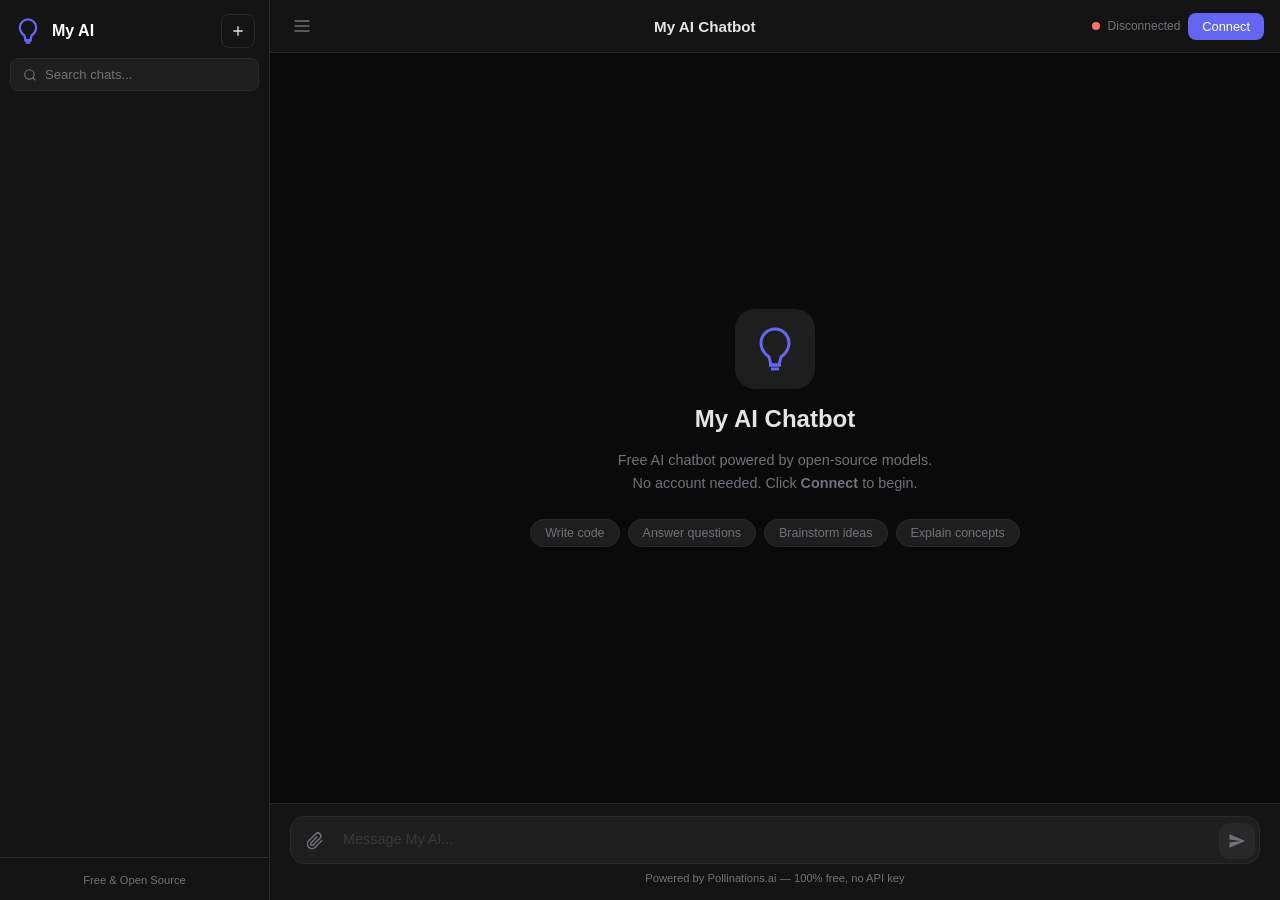
==== index.html @ 086f0e29 "first commit" ====
<!DOCTYPE html>
<html lang="en">
<head>
  <meta charset="UTF-8">
  <meta name="viewport" content="width=device-width, initial-scale=1.0">
  <title>My AI Chatbot</title>
  <link rel="stylesheet" href="style.css">
</head>
<body>

  <!-- Sidebar -->
  <aside class="sidebar" id="sidebar">
    <div class="sidebar-top">
      <div class="sidebar-logo">
        <svg width="28" height="28" viewBox="0 0 24 24" fill="none" stroke="#6366f1" stroke-width="2"><path d="M12 2a7 7 0 017 7c0 3-2 5.5-4 7l-1 4H10l-1-4c-2-1.5-4-4-4-7a7 7 0 017-7z"/><path d="M9 20h6"/><path d="M10 22h4"/></svg>
        <span>My AI</span>
      </div>
      <button class="new-chat-btn" id="new-chat-btn" title="New Chat">
        <svg width="16" height="16" viewBox="0 0 24 24" fill="none" stroke="currentColor" stroke-width="2"><path d="M12 5v14M5 12h14"/></svg>
      </button>
    </div>
    <div class="sidebar-search">
      <svg width="14" height="14" viewBox="0 0 24 24" fill="none" stroke="currentColor" stroke-width="2"><circle cx="11" cy="11" r="8"/><path d="M21 21l-4.35-4.35"/></svg>
      <input type="text" id="chat-search" placeholder="Search chats...">
    </div>
    <div class="chat-list" id="chat-list"></div>
    <div class="sidebar-footer">
      <span class="brand-sub">Free &amp; Open Source</span>
    </div>
  </aside>

  <!-- Main -->
  <main class="main">
    <header class="chat-header">
      <button class="menu-btn" id="menu-btn" title="Toggle sidebar">
        <svg width="20" height="20" viewBox="0 0 24 24" fill="none" stroke="currentColor" stroke-width="2"><path d="M3 12h18M3 6h18M3 18h18"/></svg>
      </button>
      <div class="header-center">
        <h1 id="header-title">My AI Chatbot</h1>
      </div>
      <div class="header-right">
        <span class="status-dot" id="status-dot"></span>
        <span class="status-label" id="status-text">Disconnected</span>
        <button id="load-btn" class="connect-btn">Connect</button>
      </div>
    </header>

    <div class="chat-messages" id="chat-messages">
      <div class="welcome-screen" id="welcome-screen">
        <div class="welcome-icon">
          <svg width="48" height="48" viewBox="0 0 24 24" fill="none" stroke="#6366f1" stroke-width="1.5"><path d="M12 2a7 7 0 017 7c0 3-2 5.5-4 7l-1 4H10l-1-4c-2-1.5-4-4-4-7a7 7 0 017-7z"/><path d="M9 20h6"/><path d="M10 22h4"/></svg>
        </div>
        <h2>My AI Chatbot</h2>
        <p>Free AI chatbot powered by open-source models.<br>No account needed. Click <strong>Connect</strong> to begin.</p>
        <div class="welcome-tags">
          <span>Write code</span>
          <span>Answer questions</span>
          <span>Brainstorm ideas</span>
          <span>Explain concepts</span>
        </div>
      </div>
    </div>

    <form class="chat-input-form" id="chat-form">
      <!-- Attachment preview -->
      <div class="attachment-preview" id="attachment-preview"></div>
      <div class="input-wrapper">
        <label class="attach-btn" title="Attach file or image">
          <svg width="18" height="18" viewBox="0 0 24 24" fill="none" stroke="currentColor" stroke-width="2"><path d="M21.44 11.05l-9.19 9.19a6 6 0 01-8.49-8.49l9.19-9.19a4 4 0 015.66 5.66l-9.2 9.19a2 2 0 01-2.83-2.83l8.49-8.48"/></svg>
          <input type="file" id="file-input" multiple accept="image/*,.txt,.js,.py,.html,.css,.json,.md,.csv,.pdf" hidden>
        </label>
        <textarea
          id="user-input"
          placeholder="Message My AI..."
          rows="1"
          disabled
        ></textarea>
        <button type="submit" id="send-btn" disabled title="Send">
          <svg width="18" height="18" viewBox="0 0 24 24" fill="currentColor"><path d="M2.01 21L23 12 2.01 3 2 10l15 2-15 2z"/></svg>
        </button>
      </div>
      <p class="input-hint">Powered by Pollinations.ai — 100% free, no API key</p>
    </form>
  </main>

  <!-- Rename modal -->
  <div class="modal-overlay" id="rename-modal" style="display:none">
    <div class="modal">
      <h3>Rename Chat</h3>
      <input type="text" id="rename-input" placeholder="Chat name...">
      <div class="modal-actions">
        <button class="modal-cancel" id="rename-cancel">Cancel</button>
        <button class="modal-confirm" id="rename-confirm">Rename</button>
      </div>
    </div>
  </div>

  <script src="app.js"></script>
</body>
</html>
---- style.css ----
* {
  margin: 0;
  padding: 0;
  box-sizing: border-box;
}

:root {
  --bg: #0a0a0a;
  --surface: #141414;
  --surface2: #1e1e1e;
  --surface3: #282828;
  --border: #2a2a2a;
  --text: #e4e4e7;
  --text-dim: #71717a;
  --accent: #6366f1;
  --accent-hover: #5558e6;
  --green: #4ade80;
  --red: #f87171;
  --user-bg: #2d2b5e;
  --code-bg: #0d1117;
}

body {
  font-family: -apple-system, BlinkMacSystemFont, "Segoe UI", Roboto, sans-serif;
  background: var(--bg);
  color: var(--text);
  height: 100vh;
  display: flex;
  overflow: hidden;
}

/* ══════ Sidebar ══════ */
.sidebar {
  width: 270px;
  background: var(--surface);
  border-right: 1px solid var(--border);
  display: flex;
  flex-direction: column;
  transition: transform 0.3s ease;
  z-index: 10;
}

.sidebar.hidden {
  transform: translateX(-100%);
  position: absolute;
  height: 100%;
}

.sidebar-top {
  padding: 14px 14px 10px;
  display: flex;
  justify-content: space-between;
  align-items: center;
}

.sidebar-logo {
  display: flex;
  align-items: center;
  gap: 10px;
  font-size: 1rem;
  font-weight: 700;
  color: #fff;
}

.new-chat-btn {
  width: 34px;
  height: 34px;
  border-radius: 8px;
  border: 1px solid var(--border);
  background: transparent;
  color: var(--text);
  cursor: pointer;
  display: flex;
  align-items: center;
  justify-content: center;
  transition: background 0.2s;
}

.new-chat-btn:hover {
  background: var(--surface3);
}

.sidebar-search {
  padding: 0 14px 10px;
  display: flex;
  align-items: center;
  gap: 8px;
  background: var(--surface2);
  margin: 0 10px 8px;
  border-radius: 8px;
  padding: 8px 12px;
  border: 1px solid var(--border);
}

.sidebar-search svg {
  flex-shrink: 0;
  color: var(--text-dim);
}

.sidebar-search input {
  flex: 1;
  background: none;
  border: none;
  color: var(--text);
  font-size: 0.82rem;
  outline: none;
  font-family: inherit;
}

.sidebar-search input::placeholder {
  color: var(--text-dim);
}

.chat-list {
  flex: 1;
  overflow-y: auto;
  padding: 0 8px;
}

.chat-list-item {
  padding: 10px 12px;
  border-radius: 8px;
  font-size: 0.84rem;
  color: var(--text-dim);
  cursor: pointer;
  display: flex;
  align-items: center;
  justify-content: space-between;
  gap: 8px;
  transition: background 0.15s;
  margin-bottom: 2px;
}

.chat-list-item:hover {
  background: var(--surface2);
  color: var(--text);
}

.chat-list-item.active {
  background: var(--surface3);
  color: var(--text);
}

.chat-list-item .chat-title {
  flex: 1;
  white-space: nowrap;
  overflow: hidden;
  text-overflow: ellipsis;
}

.chat-actions {
  display: none;
  gap: 2px;
}

.chat-list-item:hover .chat-actions {
  display: flex;
}

.chat-action-btn {
  background: none;
  border: none;
  color: var(--text-dim);
  cursor: pointer;
  padding: 2px 4px;
  border-radius: 4px;
  font-size: 0.75rem;
  display: flex;
  align-items: center;
}

.chat-action-btn:hover {
  background: var(--surface3);
  color: var(--text);
}

.sidebar-footer {
  padding: 12px;
  border-top: 1px solid var(--border);
  text-align: center;
}

.brand-sub {
  font-size: 0.7rem;
  color: var(--text-dim);
}

/* ══════ Main ══════ */
.main {
  flex: 1;
  display: flex;
  flex-direction: column;
  min-width: 0;
}

.chat-header {
  padding: 10px 16px;
  border-bottom: 1px solid var(--border);
  display: flex;
  align-items: center;
  gap: 12px;
  background: var(--surface);
  min-height: 52px;
}

.menu-btn {
  background: none;
  border: none;
  color: var(--text-dim);
  cursor: pointer;
  padding: 6px;
  border-radius: 8px;
  display: flex;
  align-items: center;
}

.menu-btn:hover {
  background: var(--surface3);
  color: var(--text);
}

.header-center {
  flex: 1;
  text-align: center;
}

.header-center h1 {
  font-size: 0.95rem;
  font-weight: 600;
}

.header-right {
  display: flex;
  align-items: center;
  gap: 8px;
}

.status-dot {
  width: 8px;
  height: 8px;
  border-radius: 50%;
  background: var(--red);
}

.status-dot.connected {
  background: var(--green);
}

.status-label {
  font-size: 0.75rem;
  color: var(--text-dim);
}

.connect-btn {
  padding: 6px 14px;
  background: var(--accent);
  color: #fff;
  border: none;
  border-radius: 8px;
  font-size: 0.8rem;
  font-weight: 500;
  cursor: pointer;
  transition: background 0.2s;
}

.connect-btn:hover {
  background: var(--accent-hover);
}

.connect-btn:disabled {
  background: var(--surface3);
  color: var(--text-dim);
  cursor: not-allowed;
}

/* ══════ Welcome ══════ */
.welcome-screen {
  display: flex;
  flex-direction: column;
  align-items: center;
  justify-content: center;
  flex: 1;
  text-align: center;
  padding: 40px 20px;
  gap: 16px;
}

.welcome-icon {
  width: 80px;
  height: 80px;
  border-radius: 20px;
  background: var(--surface2);
  display: flex;
  align-items: center;
  justify-content: center;
}

.welcome-screen h2 {
  font-size: 1.5rem;
  font-weight: 600;
}

.welcome-screen p {
  color: var(--text-dim);
  font-size: 0.9rem;
  line-height: 1.6;
  max-width: 400px;
}

.welcome-tags {
  display: flex;
  gap: 8px;
  flex-wrap: wrap;
  justify-content: center;
  margin-top: 8px;
}

.welcome-tags span {
  padding: 6px 14px;
  background: var(--surface2);
  border: 1px solid var(--border);
  border-radius: 20px;
  font-size: 0.78rem;
  color: var(--text-dim);
  cursor: default;
  transition: border-color 0.2s;
}

.welcome-tags span:hover {
  border-color: var(--accent);
  color: var(--text);
}

.welcome-connect-btn {
  margin-top: 16px;
  padding: 14px 40px;
  background: var(--accent);
  color: #fff;
  border: none;
  border-radius: 12px;
  font-size: 1rem;
  font-weight: 600;
  cursor: pointer;
  transition: all 0.2s;
  font-family: inherit;
}

.welcome-connect-btn:hover {
  background: var(--accent-hover);
  transform: scale(1.03);
}

/* ══════ Messages ══════ */
.chat-messages {
  flex: 1;
  overflow-y: auto;
  padding: 24px 20px;
  display: flex;
  flex-direction: column;
  gap: 20px;
}

.message {
  display: flex;
  gap: 12px;
  max-width: 85%;
  animation: fadeIn 0.25s ease;
}

@keyframes fadeIn {
  from { opacity: 0; transform: translateY(8px); }
  to { opacity: 1; transform: translateY(0); }
}

.bot-message { align-self: flex-start; }
.user-message { align-self: flex-end; flex-direction: row-reverse; }

.message-avatar {
  width: 32px;
  height: 32px;
  border-radius: 10px;
  display: flex;
  align-items: center;
  justify-content: center;
  font-size: 0.7rem;
  font-weight: 700;
  flex-shrink: 0;
  margin-top: 2px;
}

.bot-message .message-avatar {
  background: linear-gradient(135deg, #6366f1, #8b5cf6);
  color: #fff;
}

.user-message .message-avatar {
  background: var(--surface3);
  color: var(--text-dim);
}

.message-content {
  background: var(--surface2);
  padding: 12px 16px;
  border-radius: 16px;
  font-size: 0.9rem;
  line-height: 1.65;
  word-break: break-word;
}

.bot-message .message-content { border-top-left-radius: 4px; }
.user-message .message-content { background: var(--user-bg); border-top-right-radius: 4px; }

/* ── Attachments in messages ── */
.msg-attachments {
  display: flex;
  flex-wrap: wrap;
  gap: 8px;
  margin-bottom: 8px;
}

.msg-image {
  max-width: 280px;
  max-height: 200px;
  border-radius: 10px;
  cursor: pointer;
  transition: transform 0.2s;
}

.msg-image:hover {
  transform: scale(1.02);
}

.msg-file {
  display: flex;
  align-items: center;
  gap: 8px;
  padding: 8px 12px;
  background: var(--surface3);
  border-radius: 8px;
  font-size: 0.8rem;
  color: var(--text-dim);
}

.msg-file svg {
  flex-shrink: 0;
}

/* ── Markdown ── */
.message-content p { margin-bottom: 10px; }
.message-content p:last-child { margin-bottom: 0; }
.message-content strong { font-weight: 600; color: #fff; }
.message-content em { font-style: italic; color: #a1a1aa; }
.message-content ul, .message-content ol { margin: 8px 0; padding-left: 20px; }
.message-content li { margin-bottom: 4px; }

.message-content h1, .message-content h2, .message-content h3 {
  margin: 12px 0 6px;
  font-weight: 600;
  color: #fff;
}

.message-content h1 { font-size: 1.2rem; }
.message-content h2 { font-size: 1.05rem; }
.message-content h3 { font-size: 0.95rem; }

.msg-link {
  color: #60a5fa;
  text-decoration: none;
  border-bottom: 1px solid transparent;
  transition: border-color 0.2s;
}

.msg-link:hover {
  border-bottom-color: #60a5fa;
}

.message-content code {
  background: var(--code-bg);
  padding: 2px 6px;
  border-radius: 4px;
  font-family: "SF Mono", "Fira Code", "Consolas", monospace;
  font-size: 0.84rem;
  color: #e6db74;
}

/* ── Code blocks ── */
.code-block {
  margin: 10px 0;
  border-radius: 10px;
  overflow: hidden;
  border: 1px solid #21262d;
}

.code-block-header {
  display: flex;
  justify-content: space-between;
  align-items: center;
  padding: 8px 14px;
  background: #161b22;
  font-size: 0.78rem;
  color: var(--text-dim);
}

.code-lang {
  text-transform: lowercase;
}

.copy-btn {
  background: none;
  border: 1px solid #30363d;
  color: var(--text-dim);
  padding: 3px 10px;
  border-radius: 6px;
  font-size: 0.72rem;
  cursor: pointer;
  transition: all 0.2s;
  display: flex;
  align-items: center;
  gap: 4px;
}

.copy-btn:hover {
  background: #30363d;
  color: var(--text);
}

.copy-btn.copied {
  color: var(--green);
  border-color: var(--green);
}

.code-block pre {
  margin: 0;
  padding: 14px 16px;
  background: var(--code-bg);
  overflow-x: auto;
  font-family: "SF Mono", "Fira Code", "Consolas", monospace;
  font-size: 0.84rem;
  line-height: 1.55;
  color: #c9d1d9;
}

.code-block pre code {
  background: none;
  padding: 0;
  color: inherit;
  font-size: inherit;
}

/* ── Typing ── */
.typing-indicator {
  display: inline-flex;
  gap: 5px;
  padding: 4px 0;
}

.typing-indicator span {
  width: 7px;
  height: 7px;
  background: var(--text-dim);
  border-radius: 50%;
  animation: bounce 1.2s infinite;
}

.typing-indicator span:nth-child(2) { animation-delay: 0.2s; }
.typing-indicator span:nth-child(3) { animation-delay: 0.4s; }

@keyframes bounce {
  0%, 60%, 100% { transform: translateY(0); }
  30% { transform: translateY(-8px); }
}

/* ══════ Input form ══════ */
.chat-input-form {
  padding: 12px 20px 16px;
  border-top: 1px solid var(--border);
  background: var(--surface);
}

.attachment-preview {
  display: flex;
  gap: 8px;
  flex-wrap: wrap;
  margin-bottom: 0;
  padding: 0;
}

.attachment-preview:not(:empty) {
  margin-bottom: 10px;
  padding: 0;
}

.attachment-chip {
  display: flex;
  align-items: center;
  gap: 6px;
  padding: 6px 10px;
  background: var(--surface2);
  border: 1px solid var(--border);
  border-radius: 10px;
  font-size: 0.78rem;
  color: var(--text);
  animation: fadeIn 0.2s ease;
}

.attachment-chip img {
  width: 40px;
  height: 40px;
  border-radius: 6px;
  object-fit: cover;
}

.attachment-chip .remove-attach {
  background: none;
  border: none;
  color: var(--text-dim);
  cursor: pointer;
  font-size: 1rem;
  padding: 0 2px;
  line-height: 1;
}

.attachment-chip .remove-attach:hover {
  color: var(--red);
}

.input-wrapper {
  display: flex;
  align-items: flex-end;
  gap: 6px;
  background: var(--surface2);
  border: 1px solid var(--border);
  border-radius: 14px;
  padding: 4px 4px 4px 6px;
  transition: border-color 0.2s;
}

.input-wrapper:focus-within {
  border-color: var(--accent);
}

.attach-btn {
  display: flex;
  align-items: center;
  justify-content: center;
  width: 36px;
  height: 36px;
  border-radius: 8px;
  cursor: pointer;
  color: var(--text-dim);
  transition: all 0.2s;
  flex-shrink: 0;
}

.attach-btn:hover {
  background: var(--surface3);
  color: var(--text);
}

#user-input {
  flex: 1;
  padding: 8px 4px;
  background: transparent;
  color: var(--text);
  border: none;
  font-size: 0.9rem;
  font-family: inherit;
  resize: none;
  outline: none;
  max-height: 150px;
  line-height: 1.5;
}

#user-input:disabled { opacity: 0.3; }

#send-btn {
  width: 36px;
  height: 36px;
  background: var(--accent);
  color: #fff;
  border: none;
  border-radius: 10px;
  cursor: pointer;
  display: flex;
  align-items: center;
  justify-content: center;
  flex-shrink: 0;
  transition: background 0.2s;
}

#send-btn:hover:not(:disabled) { background: var(--accent-hover); }
#send-btn:disabled { background: var(--surface3); color: var(--text-dim); cursor: not-allowed; }

.input-hint {
  text-align: center;
  font-size: 0.7rem;
  color: var(--text-dim);
  margin-top: 8px;
}

/* ══════ Modal ══════ */
.modal-overlay {
  position: fixed;
  inset: 0;
  background: rgba(0,0,0,0.6);
  display: flex;
  align-items: center;
  justify-content: center;
  z-index: 100;
  animation: fadeIn 0.15s ease;
}

.modal {
  background: var(--surface2);
  border: 1px solid var(--border);
  border-radius: 14px;
  padding: 24px;
  width: 360px;
  max-width: 90vw;
}

.modal h3 {
  font-size: 1rem;
  margin-bottom: 14px;
}

.modal input {
  width: 100%;
  padding: 10px 14px;
  background: var(--surface);
  color: var(--text);
  border: 1px solid var(--border);
  border-radius: 8px;
  font-size: 0.9rem;
  font-family: inherit;
  outline: none;
  margin-bottom: 16px;
}

.modal input:focus {
  border-color: var(--accent);
}

.modal-actions {
  display: flex;
  justify-content: flex-end;
  gap: 8px;
}

.modal-cancel, .modal-confirm {
  padding: 8px 18px;
  border-radius: 8px;
  font-size: 0.85rem;
  cursor: pointer;
  border: none;
  font-family: inherit;
}

.modal-cancel {
  background: var(--surface3);
  color: var(--text);
}

.modal-cancel:hover {
  background: var(--border);
}

.modal-confirm {
  background: var(--accent);
  color: #fff;
}

.modal-confirm:hover {
  background: var(--accent-hover);
}

/* ══════ Scrollbar ══════ */
::-webkit-scrollbar { width: 6px; }
::-webkit-scrollbar-track { background: transparent; }
::-webkit-scrollbar-thumb { background: #333; border-radius: 3px; }

/* ══════ Mobile ══════ */
@media (max-width: 768px) {
  .sidebar {
    position: absolute;
    height: 100%;
    transform: translateX(-100%);
  }
  .sidebar.visible {
    transform: translateX(0);
    box-shadow: 4px 0 20px rgba(0,0,0,0.5);
  }
  .message { max-width: 95%; }
  .header-center h1 { font-size: 0.88rem; }
  .status-label { display: none; }
}
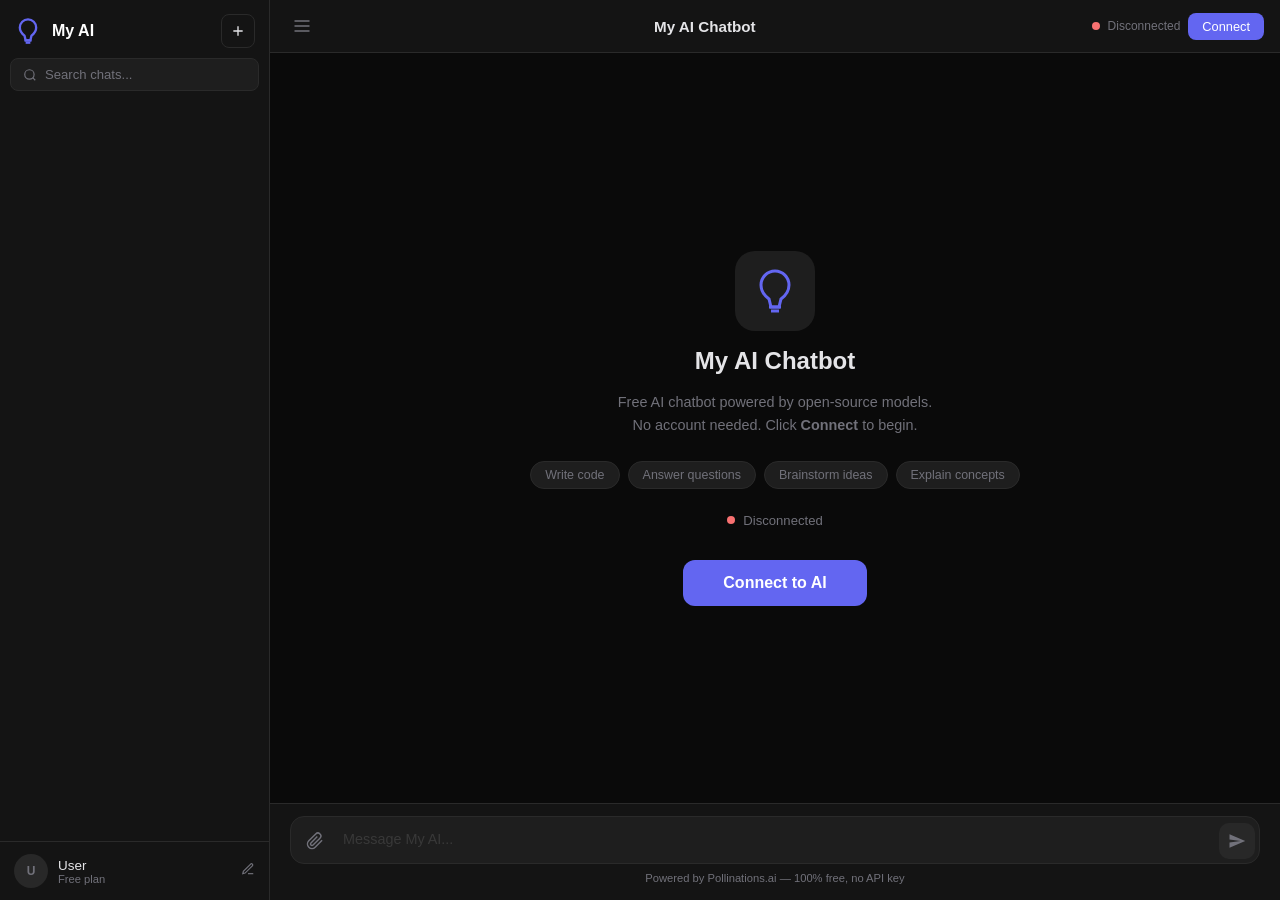
==== commit f92f469a: "UI Changes" ====
--- a/index.html
+++ b/index.html
@@ -24,8 +24,17 @@
       <input type="text" id="chat-search" placeholder="Search chats...">
     </div>
     <div class="chat-list" id="chat-list"></div>
-    <div class="sidebar-footer">
-      <span class="brand-sub">Free &amp; Open Source</span>
+    <div class="sidebar-profile" id="profile-btn" title="Edit profile">
+      <div class="profile-avatar" id="sidebar-avatar">
+        <span id="sidebar-avatar-letter">U</span>
+      </div>
+      <div class="profile-info">
+        <div class="profile-name" id="sidebar-name">User</div>
+        <div class="profile-label">Free plan</div>
+      </div>
+      <div class="profile-edit-icon">
+        <svg width="14" height="14" viewBox="0 0 24 24" fill="none" stroke="currentColor" stroke-width="2"><path d="M12 20h9"/><path d="M16.5 3.5a2.121 2.121 0 013 3L7 19l-4 1 1-4L16.5 3.5z"/></svg>
+      </div>
     </div>
   </aside>
 
@@ -58,6 +67,11 @@
           <span>Brainstorm ideas</span>
           <span>Explain concepts</span>
         </div>
+        <div class="welcome-status" id="welcome-status">
+          <span class="status-dot" id="welcome-status-dot"></span>
+          <span style="font-size:0.82rem;color:#71717a;">Disconnected</span>
+        </div>
+        <button class="welcome-connect-btn" id="welcome-connect-btn" onclick="document.getElementById('load-btn').click()">Connect to AI</button>
       </div>
     </div>
 
@@ -83,6 +97,25 @@
     </form>
   </main>
 
+  <!-- Profile modal -->
+  <div class="modal-overlay profile-modal" id="profile-modal" style="display:none">
+    <div class="modal">
+      <h3>Edit Profile</h3>
+      <div class="profile-avatar-edit" id="profile-avatar-edit" title="Upload photo">
+        <span id="profile-avatar-preview-letter" class="avatar-upload-hint">Click to<br>upload</span>
+        <div class="avatar-overlay">
+          <svg width="20" height="20" viewBox="0 0 24 24" fill="none" stroke="white" stroke-width="2"><path d="M23 19a2 2 0 01-2 2H3a2 2 0 01-2-2V8a2 2 0 012-2h4l2-3h6l2 3h4a2 2 0 012 2z"/><circle cx="12" cy="13" r="4"/></svg>
+        </div>
+      </div>
+      <input type="file" id="profile-image-input" accept="image/*" hidden>
+      <input type="text" id="profile-name-input" placeholder="Your name...">
+      <div class="modal-actions">
+        <button class="modal-cancel" id="profile-cancel">Cancel</button>
+        <button class="modal-confirm" id="profile-save">Save</button>
+      </div>
+    </div>
+  </div>
+
   <!-- Rename modal -->
   <div class="modal-overlay" id="rename-modal" style="display:none">
     <div class="modal">
--- a/style.css
+++ b/style.css
@@ -331,6 +331,13 @@
   color: var(--text);
 }
 
+.welcome-status {
+  display: flex;
+  align-items: center;
+  gap: 8px;
+  margin-top: 8px;
+}
+
 .welcome-connect-btn {
   margin-top: 16px;
   padding: 14px 40px;
@@ -691,6 +698,19 @@
 #send-btn:hover:not(:disabled) { background: var(--accent-hover); }
 #send-btn:disabled { background: var(--surface3); color: var(--text-dim); cursor: not-allowed; }
 
+#send-btn.stop-mode {
+  background: var(--surface3);
+  cursor: pointer;
+}
+#send-btn.stop-mode:hover { background: var(--red); }
+
+.stop-square {
+  width: 14px;
+  height: 14px;
+  background: var(--text);
+  border-radius: 2px;
+}
+
 .input-hint {
   text-align: center;
   font-size: 0.7rem;
@@ -778,6 +798,206 @@
 ::-webkit-scrollbar { width: 6px; }
 ::-webkit-scrollbar-track { background: transparent; }
 ::-webkit-scrollbar-thumb { background: #333; border-radius: 3px; }
+
+/* ══════ Reconnect banner ══════ */
+.reconnect-banner {
+  display: flex;
+  align-items: center;
+  justify-content: center;
+  gap: 8px;
+  padding: 12px 20px;
+  background: var(--surface2);
+  border: 1px solid var(--border);
+  border-radius: 12px;
+  font-size: 0.84rem;
+  color: var(--text-dim);
+  align-self: center;
+}
+
+.reconnect-banner button {
+  background: var(--accent);
+  color: #fff;
+  border: none;
+  border-radius: 8px;
+  padding: 6px 16px;
+  font-size: 0.82rem;
+  cursor: pointer;
+  font-family: inherit;
+}
+
+.reconnect-banner button:hover {
+  background: var(--accent-hover);
+}
+
+/* ══════ Stop button ══════ */
+.stop-btn {
+  display: flex;
+  align-items: center;
+  justify-content: center;
+  gap: 6px;
+  padding: 8px 18px;
+  background: var(--surface2);
+  border: 1px solid var(--border);
+  border-radius: 10px;
+  color: var(--text-dim);
+  font-size: 0.82rem;
+  cursor: pointer;
+  align-self: center;
+  transition: all 0.2s;
+  font-family: inherit;
+}
+
+.stop-btn:hover {
+  background: var(--surface3);
+  color: var(--text);
+  border-color: var(--red);
+}
+
+.stop-btn .stop-icon {
+  width: 12px;
+  height: 12px;
+  background: var(--text-dim);
+  border-radius: 2px;
+}
+
+.stop-btn:hover .stop-icon {
+  background: var(--red);
+}
+
+/* ══════ Toast ══════ */
+.toast {
+  position: fixed;
+  bottom: 100px;
+  left: 50%;
+  transform: translateX(-50%) translateY(20px);
+  background: var(--surface3);
+  color: var(--text);
+  padding: 10px 20px;
+  border-radius: 10px;
+  font-size: 0.85rem;
+  border: 1px solid var(--border);
+  opacity: 0;
+  transition: all 0.3s ease;
+  z-index: 200;
+  pointer-events: none;
+}
+
+.toast.show {
+  opacity: 1;
+  transform: translateX(-50%) translateY(0);
+}
+
+/* ══════ Profile ══════ */
+.sidebar-profile {
+  padding: 12px 14px;
+  border-top: 1px solid var(--border);
+  display: flex;
+  align-items: center;
+  gap: 10px;
+  cursor: pointer;
+  transition: background 0.2s;
+}
+
+.sidebar-profile:hover {
+  background: var(--surface2);
+}
+
+.profile-avatar {
+  width: 34px;
+  height: 34px;
+  border-radius: 50%;
+  background: var(--surface3);
+  display: flex;
+  align-items: center;
+  justify-content: center;
+  overflow: hidden;
+  flex-shrink: 0;
+  font-size: 0.75rem;
+  font-weight: 700;
+  color: var(--text-dim);
+}
+
+.profile-avatar img {
+  width: 100%;
+  height: 100%;
+  object-fit: cover;
+}
+
+.profile-info {
+  flex: 1;
+  min-width: 0;
+}
+
+.profile-name {
+  font-size: 0.84rem;
+  font-weight: 500;
+  color: var(--text);
+  white-space: nowrap;
+  overflow: hidden;
+  text-overflow: ellipsis;
+}
+
+.profile-label {
+  font-size: 0.7rem;
+  color: var(--text-dim);
+}
+
+.profile-edit-icon {
+  color: var(--text-dim);
+  flex-shrink: 0;
+}
+
+/* Profile Modal */
+.profile-modal .modal {
+  text-align: center;
+}
+
+.profile-modal .profile-avatar-edit {
+  width: 80px;
+  height: 80px;
+  border-radius: 50%;
+  background: var(--surface3);
+  margin: 0 auto 16px;
+  display: flex;
+  align-items: center;
+  justify-content: center;
+  overflow: hidden;
+  cursor: pointer;
+  border: 2px dashed var(--border);
+  transition: border-color 0.2s;
+  position: relative;
+}
+
+.profile-modal .profile-avatar-edit:hover {
+  border-color: var(--accent);
+}
+
+.profile-modal .profile-avatar-edit img {
+  width: 100%;
+  height: 100%;
+  object-fit: cover;
+}
+
+.profile-modal .avatar-upload-hint {
+  font-size: 0.7rem;
+  color: var(--text-dim);
+}
+
+.profile-modal .profile-avatar-edit .avatar-overlay {
+  position: absolute;
+  inset: 0;
+  background: rgba(0,0,0,0.5);
+  display: flex;
+  align-items: center;
+  justify-content: center;
+  opacity: 0;
+  transition: opacity 0.2s;
+  border-radius: 50%;
+}
+
+.profile-modal .profile-avatar-edit:hover .avatar-overlay {
+  opacity: 1;
+}
 
 /* ══════ Mobile ══════ */
 @media (max-width: 768px) {
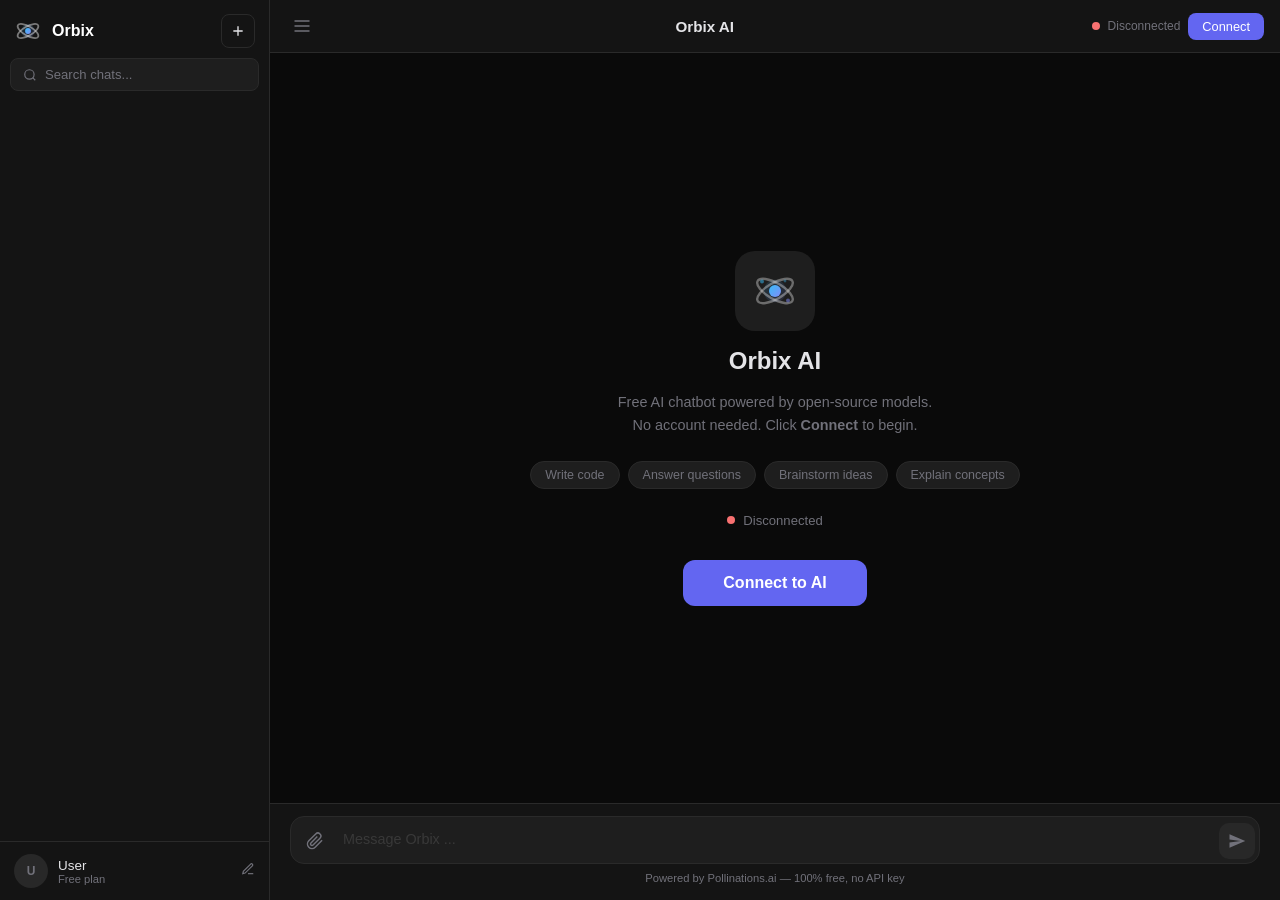
==== commit 102616ef: "Renamed The AI" ====
--- a/index.html
+++ b/index.html
@@ -3,7 +3,7 @@
 <head>
   <meta charset="UTF-8">
   <meta name="viewport" content="width=device-width, initial-scale=1.0">
-  <title>My AI Chatbot</title>
+  <title>Orbix AI</title>
   <link rel="stylesheet" href="style.css">
 </head>
 <body>
@@ -12,8 +12,8 @@
   <aside class="sidebar" id="sidebar">
     <div class="sidebar-top">
       <div class="sidebar-logo">
-        <svg width="28" height="28" viewBox="0 0 24 24" fill="none" stroke="#6366f1" stroke-width="2"><path d="M12 2a7 7 0 017 7c0 3-2 5.5-4 7l-1 4H10l-1-4c-2-1.5-4-4-4-7a7 7 0 017-7z"/><path d="M9 20h6"/><path d="M10 22h4"/></svg>
-        <span>My AI</span>
+        <svg width="28" height="28" viewBox="0 0 24 24" fill="none" stroke-width="1.5"><defs><linearGradient id="orb-s" x1="0%" y1="0%" x2="100%" y2="100%"><stop offset="0%" stop-color="#38bdf8"/><stop offset="100%" stop-color="#818cf8"/></linearGradient></defs><circle cx="12" cy="12" r="5" fill="url(#orb-s)" opacity="0.15" stroke="url(#orb-s)"/><ellipse cx="12" cy="12" rx="10" ry="4" transform="rotate(-30 12 12)" stroke="#e0e0e0" opacity="0.5"/><ellipse cx="12" cy="12" rx="10" ry="4" transform="rotate(30 12 12)" stroke="#e0e0e0" opacity="0.5"/><circle cx="12" cy="12" r="2.5" fill="url(#orb-s)" stroke="none"/></svg>
+        <span>Orbix</span>
       </div>
       <button class="new-chat-btn" id="new-chat-btn" title="New Chat">
         <svg width="16" height="16" viewBox="0 0 24 24" fill="none" stroke="currentColor" stroke-width="2"><path d="M12 5v14M5 12h14"/></svg>
@@ -45,7 +45,7 @@
         <svg width="20" height="20" viewBox="0 0 24 24" fill="none" stroke="currentColor" stroke-width="2"><path d="M3 12h18M3 6h18M3 18h18"/></svg>
       </button>
       <div class="header-center">
-        <h1 id="header-title">My AI Chatbot</h1>
+        <h1 id="header-title">Orbix AI</h1>
       </div>
       <div class="header-right">
         <span class="status-dot" id="status-dot"></span>
@@ -57,9 +57,9 @@
     <div class="chat-messages" id="chat-messages">
       <div class="welcome-screen" id="welcome-screen">
         <div class="welcome-icon">
-          <svg width="48" height="48" viewBox="0 0 24 24" fill="none" stroke="#6366f1" stroke-width="1.5"><path d="M12 2a7 7 0 017 7c0 3-2 5.5-4 7l-1 4H10l-1-4c-2-1.5-4-4-4-7a7 7 0 017-7z"/><path d="M9 20h6"/><path d="M10 22h4"/></svg>
+          <svg width="48" height="48" viewBox="0 0 24 24" fill="none" stroke-width="1.2"><defs><linearGradient id="orb-w" x1="0%" y1="0%" x2="100%" y2="100%"><stop offset="0%" stop-color="#38bdf8"/><stop offset="100%" stop-color="#818cf8"/></linearGradient></defs><circle cx="12" cy="12" r="5" fill="url(#orb-w)" opacity="0.12" stroke="url(#orb-w)"/><ellipse cx="12" cy="12" rx="10" ry="4" transform="rotate(-30 12 12)" stroke="#e0e0e0" opacity="0.4"/><ellipse cx="12" cy="12" rx="10" ry="4" transform="rotate(30 12 12)" stroke="#e0e0e0" opacity="0.4"/><circle cx="12" cy="12" r="3" fill="url(#orb-w)" stroke="none"/><circle cx="5.5" cy="7.2" r="1" fill="#38bdf8" stroke="none" opacity="0.5"/><circle cx="18.5" cy="16.8" r="1" fill="#818cf8" stroke="none" opacity="0.5"/><circle cx="17" cy="7" r="0.7" fill="#38bdf8" stroke="none" opacity="0.35"/></svg>
         </div>
-        <h2>My AI Chatbot</h2>
+        <h2>Orbix AI</h2>
         <p>Free AI chatbot powered by open-source models.<br>No account needed. Click <strong>Connect</strong> to begin.</p>
         <div class="welcome-tags">
           <span>Write code</span>
@@ -85,7 +85,7 @@
         </label>
         <textarea
           id="user-input"
-          placeholder="Message My AI..."
+          placeholder="Message Orbix ..."
           rows="1"
           disabled
         ></textarea>
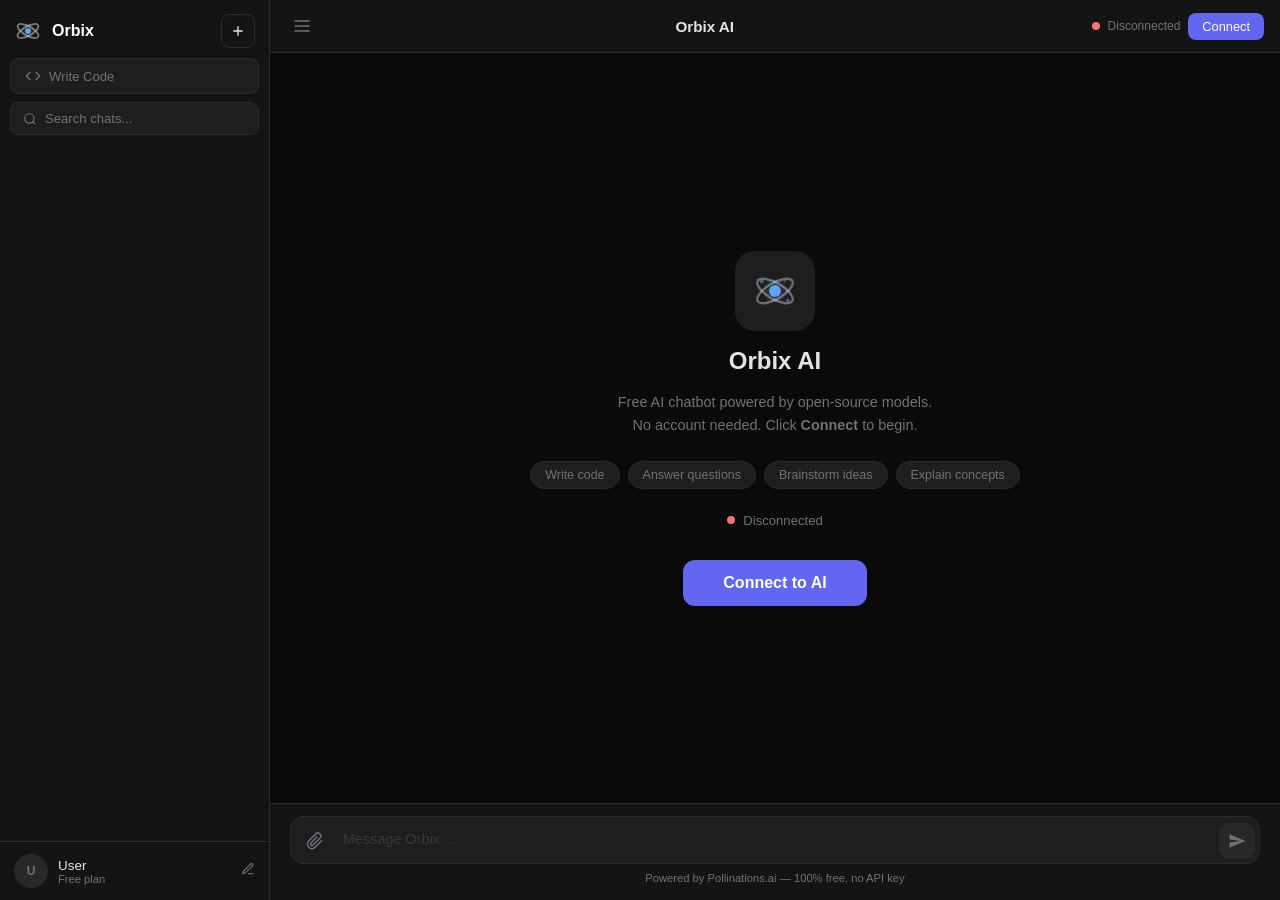
==== commit f5319192: "orbix code works good" ====
--- a/index.html
+++ b/index.html
@@ -19,6 +19,10 @@
         <svg width="16" height="16" viewBox="0 0 24 24" fill="none" stroke="currentColor" stroke-width="2"><path d="M12 5v14M5 12h14"/></svg>
       </button>
     </div>
+    <a class="sidebar-code-btn" href="ide.html">
+      <svg width="16" height="16" viewBox="0 0 24 24" fill="none" stroke="currentColor" stroke-width="2"><polyline points="16 18 22 12 16 6"/><polyline points="8 6 2 12 8 18"/></svg>
+      <span>Write Code</span>
+    </a>
     <div class="sidebar-search">
       <svg width="14" height="14" viewBox="0 0 24 24" fill="none" stroke="currentColor" stroke-width="2"><circle cx="11" cy="11" r="8"/><path d="M21 21l-4.35-4.35"/></svg>
       <input type="text" id="chat-search" placeholder="Search chats...">
--- a/style.css
+++ b/style.css
@@ -80,6 +80,26 @@
   background: var(--surface3);
 }
 
+.sidebar-code-btn {
+  display: flex;
+  align-items: center;
+  gap: 8px;
+  margin: 0 10px 8px;
+  padding: 9px 14px;
+  background: var(--surface2);
+  border: 1px solid var(--border);
+  border-radius: 8px;
+  color: var(--text-dim);
+  font-size: 0.82rem;
+  text-decoration: none;
+  transition: all 0.2s;
+}
+.sidebar-code-btn:hover {
+  border-color: var(--accent);
+  color: var(--text);
+  background: rgba(99,102,241,0.08);
+}
+
 .sidebar-search {
   padding: 0 14px 10px;
   display: flex;
